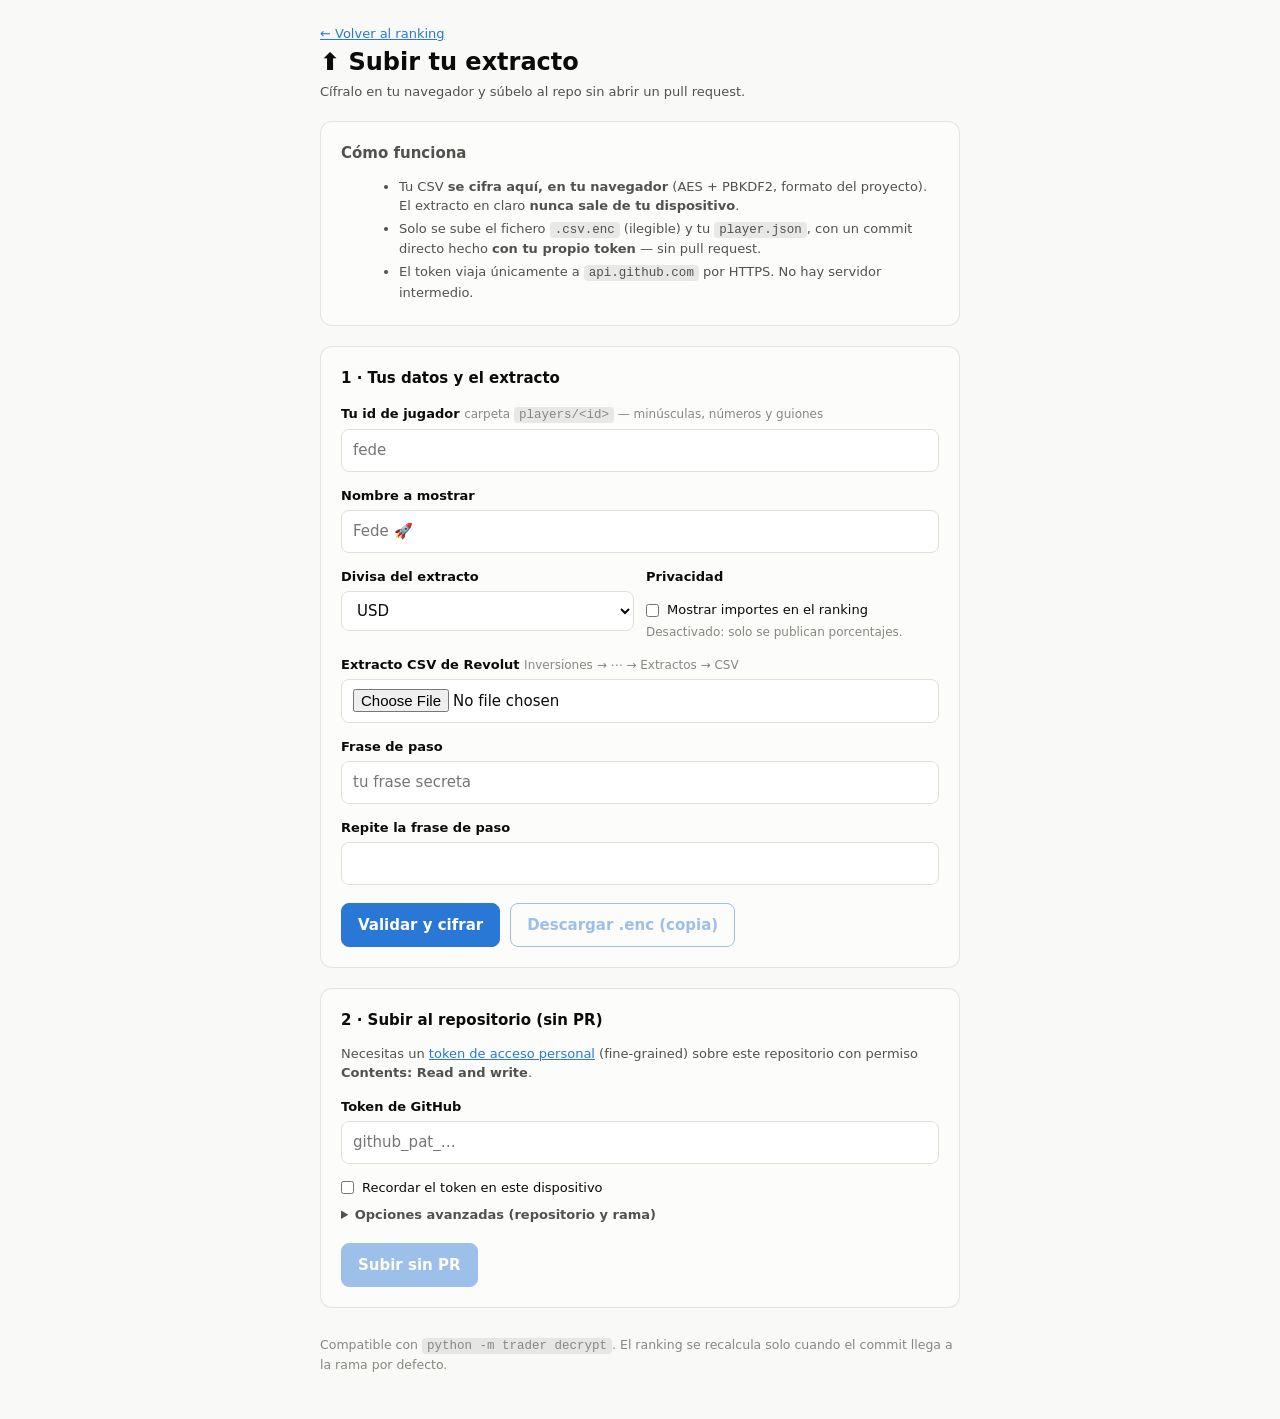
==== docs/subir.html @ a2af1a6b "Subida de extractos desde la web, cifrada en el navegador y sin PR Añade docs/subir.html: cada jugad" ====
<!doctype html>
<html lang="es">
<head>
<meta charset="utf-8">
<meta name="viewport" content="width=device-width, initial-scale=1">
<title>⬆️ Subir extracto · Trader</title>
<style>
  :root {
    color-scheme: light;
    --page: #f9f9f7; --surface: #fcfcfb;
    --ink: #0b0b0b; --ink-2: #52514e; --muted: #898781;
    --grid: #e1e0d9; --ring: rgba(11,11,11,0.10);
    --up: #006300; --down: #d03b3b; --accent: #2a78d6;
    --field: #ffffff;
  }
  @media (prefers-color-scheme: dark) {
    :root:not([data-theme="light"]) {
      color-scheme: dark;
      --page: #0d0d0d; --surface: #1a1a19;
      --ink: #ffffff; --ink-2: #c3c2b7; --muted: #898781;
      --grid: #2c2c2a; --ring: rgba(255,255,255,0.10);
      --up: #0ca30c; --down: #e66767; --accent: #3987e5;
      --field: #111110;
    }
  }
  :root[data-theme="dark"] {
    color-scheme: dark;
    --page: #0d0d0d; --surface: #1a1a19;
    --ink: #ffffff; --ink-2: #c3c2b7; --muted: #898781;
    --grid: #2c2c2a; --ring: rgba(255,255,255,0.10);
    --up: #0ca30c; --down: #e66767; --accent: #3987e5;
    --field: #111110;
  }
  * { box-sizing: border-box; margin: 0; }
  body {
    background: var(--page); color: var(--ink);
    font: 15px/1.5 system-ui, -apple-system, "Segoe UI", sans-serif;
    padding: 24px 16px 48px;
  }
  main { max-width: 640px; margin: 0 auto; display: grid; gap: 20px; }
  a { color: var(--accent); }
  h1 { font-size: 24px; }
  .sub { color: var(--ink-2); font-size: 13px; margin-top: 2px; }
  .back { font-size: 13px; }
  .card {
    background: var(--surface); border: 1px solid var(--ring);
    border-radius: 12px; padding: 20px;
  }
  .card h2 { font-size: 15px; font-weight: 600; margin-bottom: 12px; }
  .note { font-size: 13px; color: var(--ink-2); }
  .note ul { margin: 8px 0 0 18px; }
  .note li { margin: 3px 0; }
  label { display: block; font-size: 13px; font-weight: 600; margin: 14px 0 5px; }
  label .opt { font-weight: 400; color: var(--muted); }
  .hint { font-size: 12px; color: var(--muted); font-weight: 400; margin-top: 3px; }
  input[type=text], input[type=password], input[type=file], select {
    width: 100%; padding: 9px 11px; font: inherit; color: var(--ink);
    background: var(--field); border: 1px solid var(--grid); border-radius: 8px;
  }
  input:focus, select:focus { outline: 2px solid var(--accent); outline-offset: 0; border-color: var(--accent); }
  .row2 { display: grid; grid-template-columns: 1fr 1fr; gap: 12px; }
  .check { display: flex; align-items: center; gap: 8px; margin-top: 14px; font-size: 13px; font-weight: 400; }
  .check input { width: auto; }
  .check label { margin: 0; font-weight: 400; }
  button {
    font: inherit; font-weight: 600; cursor: pointer; border-radius: 8px;
    border: 1px solid var(--accent); background: var(--accent); color: #fff;
    padding: 10px 16px; margin-top: 18px;
  }
  button.secondary { background: transparent; color: var(--accent); }
  button:disabled { opacity: .45; cursor: not-allowed; }
  .actions { display: flex; flex-wrap: wrap; gap: 10px; align-items: center; }
  .status { margin-top: 16px; font-size: 13.5px; display: none; }
  .status.show { display: block; }
  .status .line { padding: 3px 0; display: flex; gap: 8px; align-items: baseline; }
  .status .ok { color: var(--up); } .status .err { color: var(--down); }
  .status .mut { color: var(--muted); }
  .box { border: 1px solid var(--grid); border-radius: 8px; padding: 12px 14px; margin-top: 12px; font-size: 13px; }
  .box.ok { border-color: color-mix(in srgb, var(--up) 45%, var(--grid)); }
  .box.err { border-color: color-mix(in srgb, var(--down) 45%, var(--grid)); }
  .box b { font-weight: 600; }
  code { font-family: ui-monospace, SFMono-Regular, Menlo, monospace; font-size: 12.5px;
         background: color-mix(in srgb, var(--ink) 8%, transparent); padding: 1px 5px; border-radius: 4px; }
  details.adv { margin-top: 8px; }
  details.adv summary { cursor: pointer; font-size: 13px; color: var(--ink-2); font-weight: 600; }
  footer { color: var(--muted); font-size: 12.5px; margin-top: 8px; }
  @media (max-width: 560px) {
    body { padding: 14px 10px 32px; }
    .row2 { grid-template-columns: 1fr; }
  }
</style>
</head>
<body>
<main>
  <header>
    <p class="back"><a href="index.html">← Volver al ranking</a></p>
    <h1>⬆️ Subir tu extracto</h1>
    <p class="sub">Cífralo en tu navegador y súbelo al repo sin abrir un pull request.</p>
  </header>

  <section class="card note">
    <h2>Cómo funciona</h2>
    <ul>
      <li>Tu CSV <b>se cifra aquí, en tu navegador</b> (AES + PBKDF2, formato del proyecto). El extracto en claro <b>nunca sale de tu dispositivo</b>.</li>
      <li>Solo se sube el fichero <code>.csv.enc</code> (ilegible) y tu <code>player.json</code>, con un commit directo hecho <b>con tu propio token</b> — sin pull request.</li>
      <li>El token viaja únicamente a <code>api.github.com</code> por HTTPS. No hay servidor intermedio.</li>
    </ul>
  </section>

  <section class="card">
    <h2>1 · Tus datos y el extracto</h2>

    <label for="pid">Tu id de jugador <span class="hint">carpeta <code>players/&lt;id&gt;</code> — minúsculas, números y guiones</span></label>
    <input type="text" id="pid" placeholder="fede" autocomplete="off" spellcheck="false">

    <label for="name">Nombre a mostrar</label>
    <input type="text" id="name" placeholder="Fede 🚀" autocomplete="off">

    <div class="row2">
      <div>
        <label for="cur">Divisa del extracto</label>
        <select id="cur">
          <option>USD</option><option>EUR</option><option>GBP</option>
        </select>
      </div>
      <div>
        <label>Privacidad</label>
        <div class="check">
          <input type="checkbox" id="amounts">
          <label for="amounts">Mostrar importes en el ranking</label>
        </div>
        <div class="hint">Desactivado: solo se publican porcentajes.</div>
      </div>
    </div>

    <label for="csv">Extracto CSV de Revolut <span class="hint">Inversiones → ⋯ → Extractos → CSV</span></label>
    <input type="file" id="csv" accept=".csv,text/csv">

    <label for="pass">Frase de paso</label>
    <input type="password" id="pass" placeholder="tu frase secreta" autocomplete="new-password">
    <label for="pass2">Repite la frase de paso</label>
    <input type="password" id="pass2" autocomplete="new-password">

    <div class="actions">
      <button id="btn-check">Validar y cifrar</button>
      <button id="btn-dl" class="secondary" disabled>Descargar .enc (copia)</button>
    </div>
    <div class="status" id="check-status"></div>
  </section>

  <section class="card">
    <h2>2 · Subir al repositorio (sin PR)</h2>
    <p class="note">Necesitas un <a href="https://github.com/settings/tokens?type=beta" target="_blank" rel="noopener">token de acceso personal</a> (fine-grained) sobre este repositorio con permiso <b>Contents: Read and write</b>.</p>

    <label for="token">Token de GitHub</label>
    <input type="password" id="token" placeholder="github_pat_…" autocomplete="off" spellcheck="false">
    <div class="check">
      <input type="checkbox" id="remember">
      <label for="remember">Recordar el token en este dispositivo</label>
    </div>

    <details class="adv">
      <summary>Opciones avanzadas (repositorio y rama)</summary>
      <div class="row2" style="margin-top:10px">
        <div><label for="owner">Owner</label><input type="text" id="owner" autocomplete="off"></div>
        <div><label for="repo">Repo</label><input type="text" id="repo" autocomplete="off"></div>
      </div>
      <label for="branch">Rama <span class="hint">vacío = rama por defecto del repo</span></label>
      <input type="text" id="branch" placeholder="main" autocomplete="off">
    </details>

    <div class="actions">
      <button id="btn-upload" disabled>Subir sin PR</button>
    </div>
    <div class="status" id="upload-status"></div>
  </section>

  <footer>
    Compatible con <code>python -m trader decrypt</code>. El ranking se recalcula solo
    cuando el commit llega a la rama por defecto.
  </footer>
</main>

<script>
"use strict";
const $ = id => document.getElementById(id);
const enc = new TextEncoder();

// ---------- estado ----------
let encryptedFile = null;   // { bytes, filename }
let validation = null;      // resumen del CSV

// ---------- utilidades de status ----------
function statusBox(el) {
  el.classList.add("show"); el.innerHTML = "";
  return {
    line(cls, txt) {
      const d = document.createElement("div"); d.className = "line";
      const s = document.createElement("span"); s.className = cls; s.textContent = txt;
      d.appendChild(s); el.appendChild(d); return s;
    },
    box(cls, html) {
      const d = document.createElement("div"); d.className = "box " + cls;
      d.innerHTML = html; el.appendChild(d); return d;
    },
    clear() { el.innerHTML = ""; },
  };
}

// ---------- validación de extracto Revolut (puerto de trader/revolut.py) ----------
const TYPE_MAP = [
  [/^BUY\b/, "compra"], [/^SELL\b/, "venta"],
  [/^CASH TOP-?UP/, "ingreso"], [/^(CASH WITHDRAWAL|WITHDRAWAL)/, "retirada"],
  [/^DIVIDEND/, "dividendo"], [/^(CUSTODY FEE|FEE|SERVICE FEE)/, "comisión"],
  [/^STOCK SPLIT/, "split"], [/^TRANSFER FROM/, "ingreso"], [/^TRANSFER TO/, "retirada"],
];
function classify(t) {
  const u = (t || "").trim().toUpperCase();
  for (const [re, name] of TYPE_MAP) if (re.test(u)) return name;
  return null;
}
// Parser CSV mínimo con soporte de comillas.
function parseCsv(text) {
  const rows = []; let row = [], field = "", q = false;
  for (let i = 0; i < text.length; i++) {
    const c = text[i];
    if (q) {
      if (c === '"') { if (text[i + 1] === '"') { field += '"'; i++; } else q = false; }
      else field += c;
    } else if (c === '"') q = true;
    else if (c === ",") { row.push(field); field = ""; }
    else if (c === "\n") { row.push(field); rows.push(row); row = []; field = ""; }
    else if (c === "\r") { /* ignore */ }
    else field += c;
  }
  if (field.length || row.length) { row.push(field); rows.push(row); }
  return rows;
}
function parseDate(raw) {
  raw = (raw || "").trim();
  let m = raw.match(/^(\d{4})-(\d{2})-(\d{2})/);
  if (m) return m[1] + "-" + m[2] + "-" + m[3];
  m = raw.match(/^(\d{2})\/(\d{2})\/(\d{4})/);
  if (m) return m[3] + "-" + m[2] + "-" + m[1];
  return null;
}
function validateCsv(text) {
  if (text.charCodeAt(0) === 0xFEFF) text = text.slice(1); // BOM
  const rows = parseCsv(text).filter(r => r.some(c => c.trim() !== ""));
  if (!rows.length) return { ok: false, error: "El CSV está vacío." };
  const header = rows[0].map(h => h.trim().toLowerCase());
  const idx = name => header.indexOf(name);
  if (idx("type") < 0 || idx("date") < 0)
    return { ok: false, error: "No parece un extracto de Revolut: faltan las columnas Date y/o Type." };
  const tI = idx("type"), dI = idx("date");
  let recognized = 0, warnings = 0; const kinds = {}; const days = [];
  for (let r = 1; r < rows.length; r++) {
    const raw = (rows[r][tI] || "").trim();
    if (!raw) continue;
    const k = classify(raw);
    if (!k) { warnings++; continue; }
    const d = parseDate(rows[r][dI]);
    if (!d) { warnings++; continue; }
    recognized++; kinds[k] = (kinds[k] || 0) + 1; days.push(d);
  }
  if (!recognized)
    return { ok: false, error: "No se ha reconocido ninguna operación en el extracto." };
  days.sort();
  return { ok: true, recognized, warnings, kinds, from: days[0], to: days[days.length - 1] };
}

// ---------- cifrado (formato TRADERENC1 + Fernet), todo en el navegador ----------
function bytesToBase64(bytes) {
  let bin = ""; const chunk = 0x8000;
  for (let i = 0; i < bytes.length; i += chunk)
    bin += String.fromCharCode.apply(null, bytes.subarray(i, i + chunk));
  return btoa(bin);
}
async function encryptTraderEnc(plaintextBytes, passphrase) {
  const salt = crypto.getRandomValues(new Uint8Array(16));
  // PBKDF2-HMAC-SHA256, 600k -> 32 bytes crudos
  const base = await crypto.subtle.importKey("raw", enc.encode(passphrase), "PBKDF2", false, ["deriveBits"]);
  const rawBits = await crypto.subtle.deriveBits(
    { name: "PBKDF2", salt, iterations: 600000, hash: "SHA-256" }, base, 256);
  const raw = new Uint8Array(rawBits);
  const signKey = raw.slice(0, 16), encKey = raw.slice(16, 32);
  // token Fernet a mano
  const iv = crypto.getRandomValues(new Uint8Array(16));
  const aesKey = await crypto.subtle.importKey("raw", encKey, { name: "AES-CBC" }, false, ["encrypt"]);
  const ct = new Uint8Array(await crypto.subtle.encrypt({ name: "AES-CBC", iv }, aesKey, plaintextBytes));
  const ts = Math.floor(Date.now() / 1000);
  const header = new Uint8Array(1 + 8 + 16 + ct.length);
  header[0] = 0x80;
  new DataView(header.buffer).setUint32(5, ts >>> 0); // 8 bytes BE; parte alta = 0 hasta 2106
  header.set(iv, 9); header.set(ct, 25);
  const hmacKey = await crypto.subtle.importKey("raw", signKey, { name: "HMAC", hash: "SHA-256" }, false, ["sign"]);
  const mac = new Uint8Array(await crypto.subtle.sign("HMAC", hmacKey, header));
  const token = new Uint8Array(header.length + 32);
  token.set(header, 0); token.set(mac, header.length);
  const tokenB64Url = bytesToBase64(token).replace(/\+/g, "-").replace(/\//g, "_"); // urlsafe, con padding
  const magic = enc.encode("TRADERENC1");
  const tokenAscii = enc.encode(tokenB64Url);
  const out = new Uint8Array(magic.length + 16 + tokenAscii.length);
  out.set(magic, 0); out.set(salt, magic.length); out.set(tokenAscii, magic.length + 16);
  return out;
}

// ---------- GitHub API: commit único con la Git Data API ----------
async function ghCommit({ owner, repo, branch, token, files, message }) {
  const call = async (path, method = "GET", body = null) => {
    const res = await fetch("https://api.github.com/repos/" + owner + "/" + repo + path, {
      method,
      headers: {
        "Authorization": "Bearer " + token,
        "Accept": "application/vnd.github+json",
        "X-GitHub-Api-Version": "2022-11-28",
      },
      body: body ? JSON.stringify(body) : null,
    });
    if (!res.ok) {
      let msg = res.status + " " + res.statusText;
      try { const j = await res.json(); if (j.message) msg += " — " + j.message; } catch (e) {}
      throw new Error(msg);
    }
    return res.status === 204 ? null : res.json();
  };
  if (!branch) {
    const info = await call("");
    branch = info.default_branch;
  }
  const ref = await call("/git/ref/heads/" + encodeURIComponent(branch));
  const baseSha = ref.object.sha;
  const baseCommit = await call("/git/commits/" + baseSha);
  const tree = [];
  for (const f of files) {
    const blob = await call("/git/blobs", "POST", { content: f.base64, encoding: "base64" });
    tree.push({ path: f.path, mode: "100644", type: "blob", sha: blob.sha });
  }
  const newTree = await call("/git/trees", "POST", { base_tree: baseCommit.tree.sha, tree });
  const commit = await call("/git/commits", "POST", { message, tree: newTree.sha, parents: [baseSha] });
  await call("/git/refs/heads/" + encodeURIComponent(branch), "PATCH", { sha: commit.sha });
  return { branch, commit };
}

// ---------- autodetección de repo ----------
(function detectRepo() {
  let owner = "fedegarlo", repo = "trader";
  const h = location.hostname;
  if (h.endsWith(".github.io")) {
    owner = h.split(".")[0];
    const seg = location.pathname.split("/").filter(Boolean);
    repo = seg.length ? seg[0] : owner + ".github.io";
  }
  $("owner").value = owner; $("repo").value = repo;
})();
// token recordado
if (localStorage.getItem("trader_token")) { $("token").value = localStorage.getItem("trader_token"); $("remember").checked = true; }

// ---------- paso 1: validar + cifrar ----------
$("btn-check").addEventListener("click", async () => {
  const st = statusBox($("check-status"));
  encryptedFile = null; $("btn-dl").disabled = true; $("btn-upload").disabled = true;
  const pid = $("pid").value.trim().toLowerCase();
  const pass = $("pass").value, pass2 = $("pass2").value;
  const file = $("csv").files[0];
  if (!/^[a-z0-9-]+$/.test(pid)) return void st.line("err", "El id de jugador solo puede tener minúsculas, números y guiones.");
  if (!$("name").value.trim()) return void st.line("err", "Falta el nombre a mostrar.");
  if (!file) return void st.line("err", "Selecciona tu extracto CSV.");
  if (pass.length < 6) return void st.line("err", "La frase de paso debe tener al menos 6 caracteres.");
  if (pass !== pass2) return void st.line("err", "Las frases de paso no coinciden.");

  try {
    const buf = new Uint8Array(await file.arrayBuffer());
    const text = new TextDecoder("utf-8").decode(buf);
    const v = validateCsv(text);
    if (!v.ok) return void st.line("err", "❌ " + v.error);
    validation = v;
    st.line("mut", "Cifrando (PBKDF2 600k, puede tardar 1–2 s)…");
    const bytes = await encryptTraderEnc(buf, pass);
    encryptedFile = { bytes, filename: "trades.csv.enc" };
    st.clear();
    const parts = Object.entries(v.kinds).map(([k, n]) => n + " " + k + (n > 1 ? "s" : "")).join(", ");
    st.box("ok",
      "<b>✅ Extracto válido y cifrado</b><br>" +
      v.recognized + " operaciones reconocidas (" + parts + ")<br>" +
      "del " + v.from + " al " + v.to +
      (v.warnings ? "<br><span class='mut'>" + v.warnings + " líneas no reconocidas se ignorarán</span>" : "") +
      "<br><span class='mut'>" + bytes.length + " bytes cifrados · listo para subir</span>");
    $("btn-dl").disabled = false; $("btn-upload").disabled = false;
  } catch (e) {
    st.line("err", "Error al cifrar: " + e.message);
  }
});

// descarga de copia local del .enc
$("btn-dl").addEventListener("click", () => {
  if (!encryptedFile) return;
  const blob = new Blob([encryptedFile.bytes], { type: "application/octet-stream" });
  const a = document.createElement("a");
  a.href = URL.createObjectURL(blob); a.download = encryptedFile.filename; a.click();
  URL.revokeObjectURL(a.href);
});

// ---------- paso 2: subir ----------
$("btn-upload").addEventListener("click", async () => {
  const st = statusBox($("upload-status"));
  if (!encryptedFile) return void st.line("err", "Primero valida y cifra tu extracto.");
  const pid = $("pid").value.trim().toLowerCase();
  const token = $("token").value.trim();
  const owner = $("owner").value.trim(), repo = $("repo").value.trim();
  const branch = $("branch").value.trim();
  if (!token) return void st.line("err", "Introduce tu token de GitHub.");
  if (!owner || !repo) return void st.line("err", "Falta owner o repo (opciones avanzadas).");

  if ($("remember").checked) localStorage.setItem("trader_token", token);
  else localStorage.removeItem("trader_token");

  const playerJson = JSON.stringify({
    display_name: $("name").value.trim(),
    currency: $("cur").value,
    show_amounts: $("amounts").checked,
  }, null, 2) + "\n";
  const files = [
    { path: "players/" + pid + "/player.json", base64: bytesToBase64(enc.encode(playerJson)) },
    { path: "players/" + pid + "/trades.csv.enc", base64: bytesToBase64(encryptedFile.bytes) },
  ];

  $("btn-upload").disabled = true;
  st.clear(); st.line("mut", "Subiendo a " + owner + "/" + repo + "…");
  try {
    const res = await ghCommit({
      owner, repo, branch, token, files,
      message: "Actualizar extracto de " + pid,
    });
    st.clear();
    const envName = "PLAYER_" + pid.toUpperCase().replace(/-/g, "_") + "_KEY";
    st.box("ok",
      "<b>✅ Subido a la rama <code>" + res.branch + "</code></b> — sin pull request.<br>" +
      "Commit <code>" + res.commit.sha.slice(0, 7) + "</code>. El ranking se recalculará solo en unos minutos.");
    st.box("",
      "<b>¿Primera vez?</b> Para que el ranking pueda descifrar tu extracto, el administrador " +
      "debe crear una sola vez el secret <code>" + envName + "</code> con tu frase de paso " +
      "(Settings → Secrets and variables → Actions). Las próximas actualizaciones no requieren nada más.");
  } catch (e) {
    st.clear();
    let hint = "";
    if (/40[13]/.test(e.message)) hint = "<br><span class='mut'>Revisa que el token tenga permiso <b>Contents: Read and write</b> sobre " + owner + "/" + repo + ".</span>";
    if (/404/.test(e.message)) hint = "<br><span class='mut'>Repo o rama no encontrados, o el token no tiene acceso.</span>";
    st.box("err", "<b>❌ No se pudo subir</b><br>" + e.message + hint);
    $("btn-upload").disabled = false;
  }
});
</script>
</body>
</html>
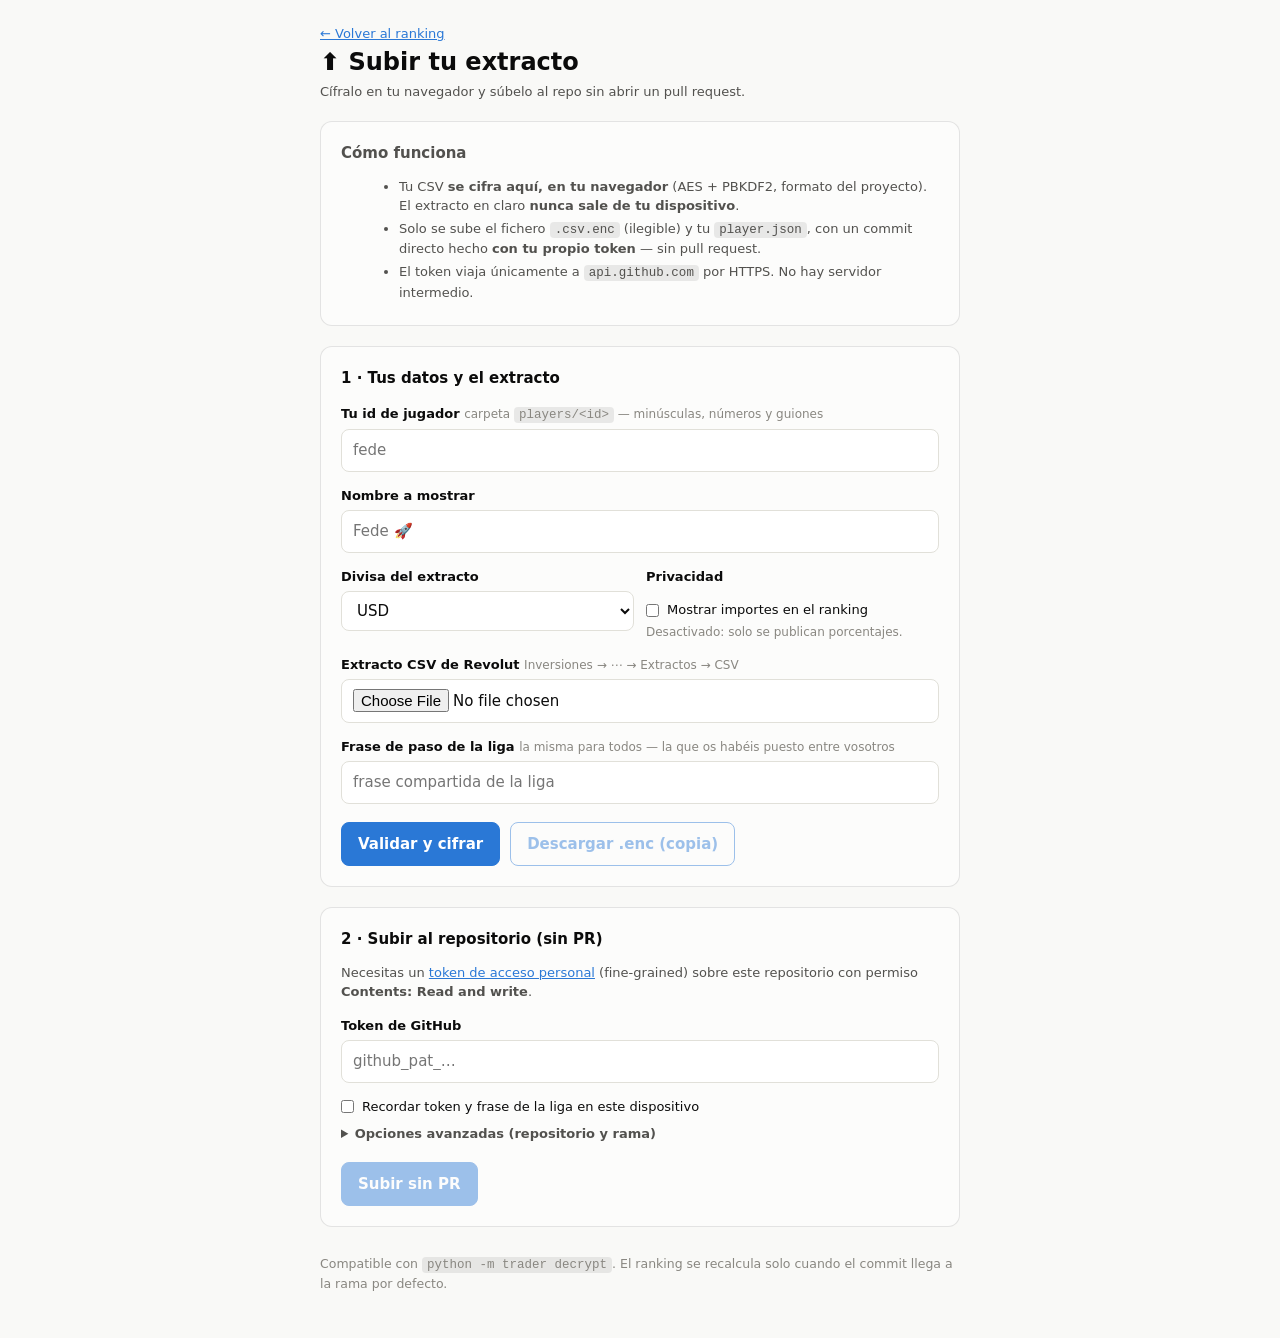
==== commit 9667cb39: "Frase de paso compartida por la liga (modelo simple, un solo secret) Para una liga entre colegas don" ====
--- a/docs/subir.html
+++ b/docs/subir.html
@@ -136,10 +136,8 @@
     <label for="csv">Extracto CSV de Revolut <span class="hint">Inversiones → ⋯ → Extractos → CSV</span></label>
     <input type="file" id="csv" accept=".csv,text/csv">
 
-    <label for="pass">Frase de paso</label>
-    <input type="password" id="pass" placeholder="tu frase secreta" autocomplete="new-password">
-    <label for="pass2">Repite la frase de paso</label>
-    <input type="password" id="pass2" autocomplete="new-password">
+    <label for="pass">Frase de paso de la liga <span class="hint">la misma para todos — la que os habéis puesto entre vosotros</span></label>
+    <input type="password" id="pass" placeholder="frase compartida de la liga" autocomplete="off">
 
     <div class="actions">
       <button id="btn-check">Validar y cifrar</button>
@@ -156,7 +154,7 @@
     <input type="password" id="token" placeholder="github_pat_…" autocomplete="off" spellcheck="false">
     <div class="check">
       <input type="checkbox" id="remember">
-      <label for="remember">Recordar el token en este dispositivo</label>
+      <label for="remember">Recordar token y frase de la liga en este dispositivo</label>
     </div>
 
     <details class="adv">
@@ -353,21 +351,21 @@
   }
   $("owner").value = owner; $("repo").value = repo;
 })();
-// token recordado
+// token y frase recordados
 if (localStorage.getItem("trader_token")) { $("token").value = localStorage.getItem("trader_token"); $("remember").checked = true; }
+if (localStorage.getItem("trader_pass")) { $("pass").value = localStorage.getItem("trader_pass"); }
 
 // ---------- paso 1: validar + cifrar ----------
 $("btn-check").addEventListener("click", async () => {
   const st = statusBox($("check-status"));
   encryptedFile = null; $("btn-dl").disabled = true; $("btn-upload").disabled = true;
   const pid = $("pid").value.trim().toLowerCase();
-  const pass = $("pass").value, pass2 = $("pass2").value;
+  const pass = $("pass").value;
   const file = $("csv").files[0];
   if (!/^[a-z0-9-]+$/.test(pid)) return void st.line("err", "El id de jugador solo puede tener minúsculas, números y guiones.");
   if (!$("name").value.trim()) return void st.line("err", "Falta el nombre a mostrar.");
   if (!file) return void st.line("err", "Selecciona tu extracto CSV.");
-  if (pass.length < 6) return void st.line("err", "La frase de paso debe tener al menos 6 caracteres.");
-  if (pass !== pass2) return void st.line("err", "Las frases de paso no coinciden.");
+  if (pass.length < 4) return void st.line("err", "Escribe la frase de paso de la liga.");
 
   try {
     const buf = new Uint8Array(await file.arrayBuffer());
@@ -412,8 +410,13 @@
   if (!token) return void st.line("err", "Introduce tu token de GitHub.");
   if (!owner || !repo) return void st.line("err", "Falta owner o repo (opciones avanzadas).");
 
-  if ($("remember").checked) localStorage.setItem("trader_token", token);
-  else localStorage.removeItem("trader_token");
+  if ($("remember").checked) {
+    localStorage.setItem("trader_token", token);
+    localStorage.setItem("trader_pass", $("pass").value);
+  } else {
+    localStorage.removeItem("trader_token");
+    localStorage.removeItem("trader_pass");
+  }
 
   const playerJson = JSON.stringify({
     display_name: $("name").value.trim(),
@@ -433,14 +436,12 @@
       message: "Actualizar extracto de " + pid,
     });
     st.clear();
-    const envName = "PLAYER_" + pid.toUpperCase().replace(/-/g, "_") + "_KEY";
     st.box("ok",
       "<b>✅ Subido a la rama <code>" + res.branch + "</code></b> — sin pull request.<br>" +
       "Commit <code>" + res.commit.sha.slice(0, 7) + "</code>. El ranking se recalculará solo en unos minutos.");
     st.box("",
-      "<b>¿Primera vez?</b> Para que el ranking pueda descifrar tu extracto, el administrador " +
-      "debe crear una sola vez el secret <code>" + envName + "</code> con tu frase de paso " +
-      "(Settings → Secrets and variables → Actions). Las próximas actualizaciones no requieren nada más.");
+      "Si tu extracto <b>no aparece</b> en el ranking, casi seguro es que la frase de paso no " +
+      "coincide con la compartida de la liga: vuelve a subirlo con la frase correcta.");
   } catch (e) {
     st.clear();
     let hint = "";
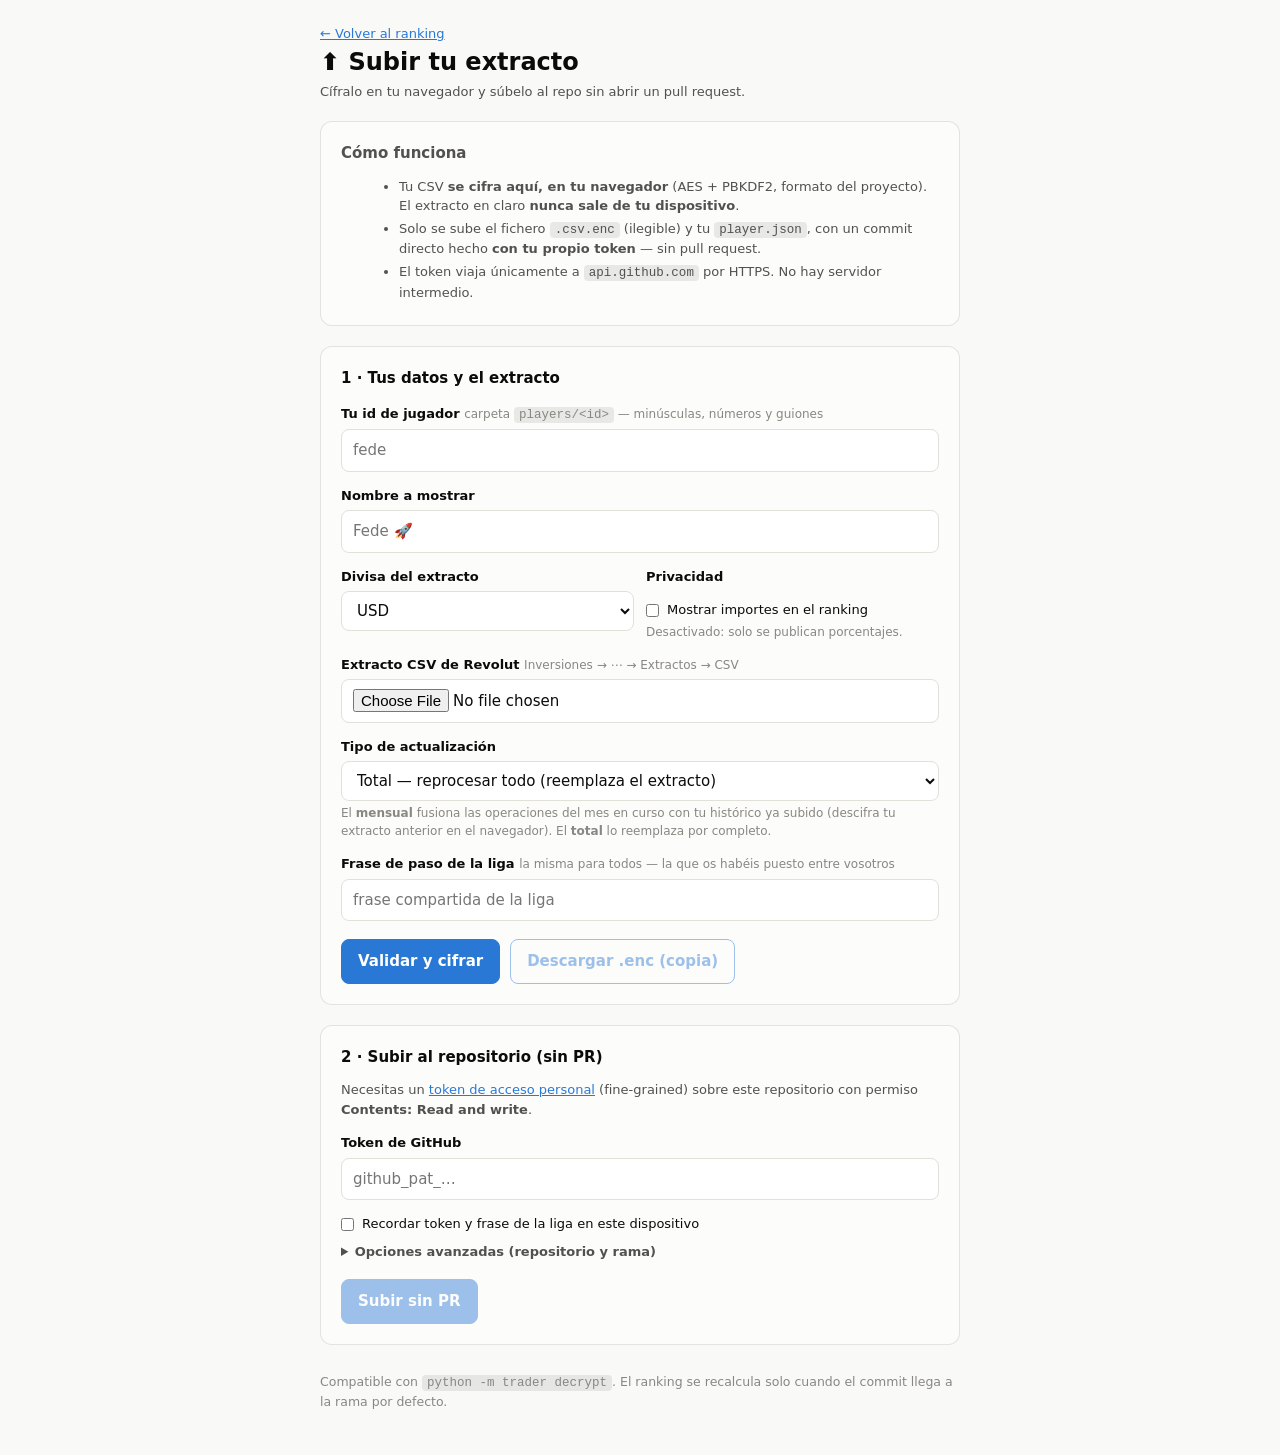
==== commit 1af59af8: "Dos flujos de actualización del extracto (mensual / total) Sistema con dos flujos, seleccionables de" ====
--- a/docs/subir.html
+++ b/docs/subir.html
@@ -136,6 +136,13 @@
     <label for="csv">Extracto CSV de Revolut <span class="hint">Inversiones → ⋯ → Extractos → CSV</span></label>
     <input type="file" id="csv" accept=".csv,text/csv">
 
+    <label for="mode">Tipo de actualización</label>
+    <select id="mode">
+      <option value="total">Total — reprocesar todo (reemplaza el extracto)</option>
+      <option value="mensual">Mensual — solo el mes actual (conserva el histórico)</option>
+    </select>
+    <div class="hint">El <b>mensual</b> fusiona las operaciones del mes en curso con tu histórico ya subido (descifra tu extracto anterior en el navegador). El <b>total</b> lo reemplaza por completo.</div>
+
     <label for="pass">Frase de paso de la liga <span class="hint">la misma para todos — la que os habéis puesto entre vosotros</span></label>
     <input type="password" id="pass" placeholder="frase compartida de la liga" autocomplete="off">
 
@@ -187,6 +194,7 @@
 // ---------- estado ----------
 let encryptedFile = null;   // { bytes, filename }
 let validation = null;      // resumen del CSV
+let newCsvText = null;      // CSV nuevo en claro (para fusionar en modo mensual)
 
 // ---------- utilidades de status ----------
 function statusBox(el) {
@@ -273,6 +281,73 @@
   for (let i = 0; i < bytes.length; i += chunk)
     bin += String.fromCharCode.apply(null, bytes.subarray(i, i + chunk));
   return btoa(bin);
+}
+function base64ToBytes(b64) {
+  const bin = atob(b64.replace(/\s+/g, ""));
+  const out = new Uint8Array(bin.length);
+  for (let i = 0; i < bin.length; i++) out[i] = bin.charCodeAt(i);
+  return out;
+}
+function base64urlToBytes(s) {
+  s = s.trim().replace(/-/g, "+").replace(/_/g, "/");
+  while (s.length % 4) s += "=";
+  return base64ToBytes(s);
+}
+// Descifra el formato TRADERENC1 + Fernet (espejo de encryptTraderEnc), para el
+// flujo mensual: descifra el extracto anterior, se fusiona el mes en curso y se
+// vuelve a cifrar. Todo en el navegador, con la frase de la liga.
+async function decryptTraderEnc(blob, passphrase) {
+  const magic = enc.encode("TRADERENC1");
+  for (let i = 0; i < magic.length; i++)
+    if (blob[i] !== magic[i]) throw new Error("El extracto anterior no tiene el formato esperado.");
+  const salt = blob.slice(magic.length, magic.length + 16);
+  const tokenAscii = new TextDecoder("utf-8").decode(blob.slice(magic.length + 16));
+  const token = base64urlToBytes(tokenAscii);
+  const base = await crypto.subtle.importKey("raw", enc.encode(passphrase), "PBKDF2", false, ["deriveBits"]);
+  const rawBits = await crypto.subtle.deriveBits(
+    { name: "PBKDF2", salt, iterations: 600000, hash: "SHA-256" }, base, 256);
+  const raw = new Uint8Array(rawBits);
+  const signKey = raw.slice(0, 16), encKey = raw.slice(16, 32);
+  if (token[0] !== 0x80) throw new Error("Token Fernet no reconocido.");
+  const hmac = token.slice(token.length - 32);
+  const signed = token.slice(0, token.length - 32);
+  const iv = token.slice(9, 25);
+  const ct = token.slice(25, token.length - 32);
+  const hk = await crypto.subtle.importKey("raw", signKey, { name: "HMAC", hash: "SHA-256" }, false, ["verify"]);
+  if (!(await crypto.subtle.verify("HMAC", hk, hmac, signed)))
+    throw new Error("Frase de paso incorrecta o extracto corrupto.");
+  const aesKey = await crypto.subtle.importKey("raw", encKey, { name: "AES-CBC" }, false, ["decrypt"]);
+  return new Uint8Array(await crypto.subtle.decrypt({ name: "AES-CBC", iv }, aesKey, ct));
+}
+// Fusiona el extracto del mes actual sobre el histórico (espejo de
+// inbox.merge_month): conserva las filas anteriores a ``monthStartIso`` y añade
+// todas las nuevas, realineando columnas al encabezado del histórico.
+function csvCell(cell) {
+  return /[",\n\r]/.test(cell) ? '"' + cell.replace(/"/g, '""') + '"' : cell;
+}
+function mergeMonthCsv(existingText, newText, monthStartIso) {
+  if (existingText.charCodeAt(0) === 0xFEFF) existingText = existingText.slice(1);
+  if (newText.charCodeAt(0) === 0xFEFF) newText = newText.slice(1);
+  const ex = parseCsv(existingText).filter(r => r.some(c => c.trim() !== ""));
+  const nw = parseCsv(newText).filter(r => r.some(c => c.trim() !== ""));
+  if (!ex.length) return newText;
+  if (nw.length <= 1) return existingText;
+  const dateIdx = hdr => { const i = hdr.findIndex(x => x.trim().toLowerCase() === "date"); return i < 0 ? 0 : i; };
+  const exHeader = ex[0], exDi = dateIdx(exHeader);
+  const kept = [exHeader];
+  for (let i = 1; i < ex.length; i++) {
+    const d = parseDate(ex[i][exDi] || "");
+    if (!d || d < monthStartIso) kept.push(ex[i]);  // histórico anterior al mes
+  }
+  const nwHeader = nw[0], nwMap = {};
+  nwHeader.forEach((x, i) => { nwMap[x.trim().toLowerCase()] = i; });
+  for (let i = 1; i < nw.length; i++) {
+    kept.push(exHeader.map(name => {
+      const j = nwMap[name.trim().toLowerCase()];
+      return (j != null && j < nw[i].length) ? nw[i][j] : "";
+    }));
+  }
+  return kept.map(r => r.map(csvCell).join(",")).join("\n") + "\n";
 }
 async function encryptTraderEnc(plaintextBytes, passphrase) {
   const salt = crypto.getRandomValues(new Uint8Array(16));
@@ -340,6 +415,44 @@
   return { branch, commit };
 }
 
+// Descarga el contenido crudo de un fichero del repo (para el flujo mensual:
+// recupera el extracto cifrado anterior y lo fusiona). 404 -> aún no existe.
+async function ghGetFile({ owner, repo, branch, token, path }) {
+  const url = "https://api.github.com/repos/" + owner + "/" + repo +
+    "/contents/" + path + (branch ? "?ref=" + encodeURIComponent(branch) : "");
+  const res = await fetch(url, {
+    headers: {
+      "Authorization": "Bearer " + token,
+      "Accept": "application/vnd.github+json",
+      "X-GitHub-Api-Version": "2022-11-28",
+    },
+  });
+  if (res.status === 404) return null;
+  if (!res.ok) {
+    let msg = res.status + " " + res.statusText;
+    try { const j = await res.json(); if (j.message) msg += " — " + j.message; } catch (e) {}
+    throw new Error(msg);
+  }
+  const j = await res.json();
+  return base64ToBytes(j.content || "");
+}
+
+// Avisa al workflow del ranking para que recalcule ya. Los commits hechos por
+// la API no disparan el evento `push`, así que sin esto el dashboard no se
+// actualizaría hasta el siguiente cron. Usa el mismo permiso Contents.
+async function ghDispatch({ owner, repo, token }) {
+  const res = await fetch("https://api.github.com/repos/" + owner + "/" + repo + "/dispatches", {
+    method: "POST",
+    headers: {
+      "Authorization": "Bearer " + token,
+      "Accept": "application/vnd.github+json",
+      "X-GitHub-Api-Version": "2022-11-28",
+    },
+    body: JSON.stringify({ event_type: "extracto-subido" }),
+  });
+  return res.ok; // 204 si va bien; si falla, no es crítico (queda el cron diario)
+}
+
 // ---------- autodetección de repo ----------
 (function detectRepo() {
   let owner = "fedegarlo", repo = "trader";
@@ -373,6 +486,7 @@
     const v = validateCsv(text);
     if (!v.ok) return void st.line("err", "❌ " + v.error);
     validation = v;
+    newCsvText = text;   // se guarda para poder fusionarlo en modo mensual
     st.line("mut", "Cifrando (PBKDF2 600k, puede tardar 1–2 s)…");
     const bytes = await encryptTraderEnc(buf, pass);
     encryptedFile = { bytes, filename: "trades.csv.enc" };
@@ -423,22 +537,57 @@
     currency: $("cur").value,
     show_amounts: $("amounts").checked,
   }, null, 2) + "\n";
+
+  const mode = $("mode").value;
+  $("btn-upload").disabled = true;
+  st.clear();
+
+  // Modo mensual: descarga el extracto anterior, lo descifra en el navegador y
+  // fusiona el mes en curso; si no hay histórico previo, sube el nuevo tal cual.
+  let encBytes = encryptedFile.bytes;
+  if (mode === "mensual") {
+    try {
+      st.line("mut", "Modo mensual: recuperando y fusionando tu histórico…");
+      const existing = await ghGetFile({ owner, repo, branch, token,
+        path: "players/" + pid + "/trades.csv.enc" });
+      if (existing) {
+        const existingText = new TextDecoder("utf-8").decode(
+          await decryptTraderEnc(existing, $("pass").value));
+        const now = new Date();
+        const monthStartIso = now.getFullYear() + "-" +
+          String(now.getMonth() + 1).padStart(2, "0") + "-01";
+        const merged = mergeMonthCsv(existingText, newCsvText, monthStartIso);
+        encBytes = await encryptTraderEnc(enc.encode(merged), $("pass").value);
+      } else {
+        st.line("mut", "No hay histórico previo: se sube como total.");
+      }
+    } catch (e) {
+      st.clear();
+      $("btn-upload").disabled = false;
+      return void st.box("err", "<b>❌ No se pudo fusionar el mes</b><br>" + e.message +
+        "<br><span class='mut'>Revisa que la frase de la liga es la correcta, o usa el modo Total.</span>");
+    }
+  }
+
   const files = [
     { path: "players/" + pid + "/player.json", base64: bytesToBase64(enc.encode(playerJson)) },
-    { path: "players/" + pid + "/trades.csv.enc", base64: bytesToBase64(encryptedFile.bytes) },
+    { path: "players/" + pid + "/trades.csv.enc", base64: bytesToBase64(encBytes) },
   ];
 
-  $("btn-upload").disabled = true;
-  st.clear(); st.line("mut", "Subiendo a " + owner + "/" + repo + "…");
+  st.line("mut", "Subiendo a " + owner + "/" + repo + "…");
   try {
     const res = await ghCommit({
       owner, repo, branch, token, files,
-      message: "Actualizar extracto de " + pid,
+      message: (mode === "mensual" ? "Actualizar extracto (mensual) de " : "Actualizar extracto de ") + pid,
     });
+    const kicked = await ghDispatch({ owner, repo, token });
     st.clear();
     st.box("ok",
       "<b>✅ Subido a la rama <code>" + res.branch + "</code></b> — sin pull request.<br>" +
-      "Commit <code>" + res.commit.sha.slice(0, 7) + "</code>. El ranking se recalculará solo en unos minutos.");
+      "Commit <code>" + res.commit.sha.slice(0, 7) + "</code>. " +
+      (kicked
+        ? "He lanzado el recálculo del ranking; en 1–2 min verás tus datos."
+        : "El ranking se actualizará en el próximo recálculo diario."));
     st.box("",
       "Si tu extracto <b>no aparece</b> en el ranking, casi seguro es que la frase de paso no " +
       "coincide con la compartida de la liga: vuelve a subirlo con la frase correcta.");
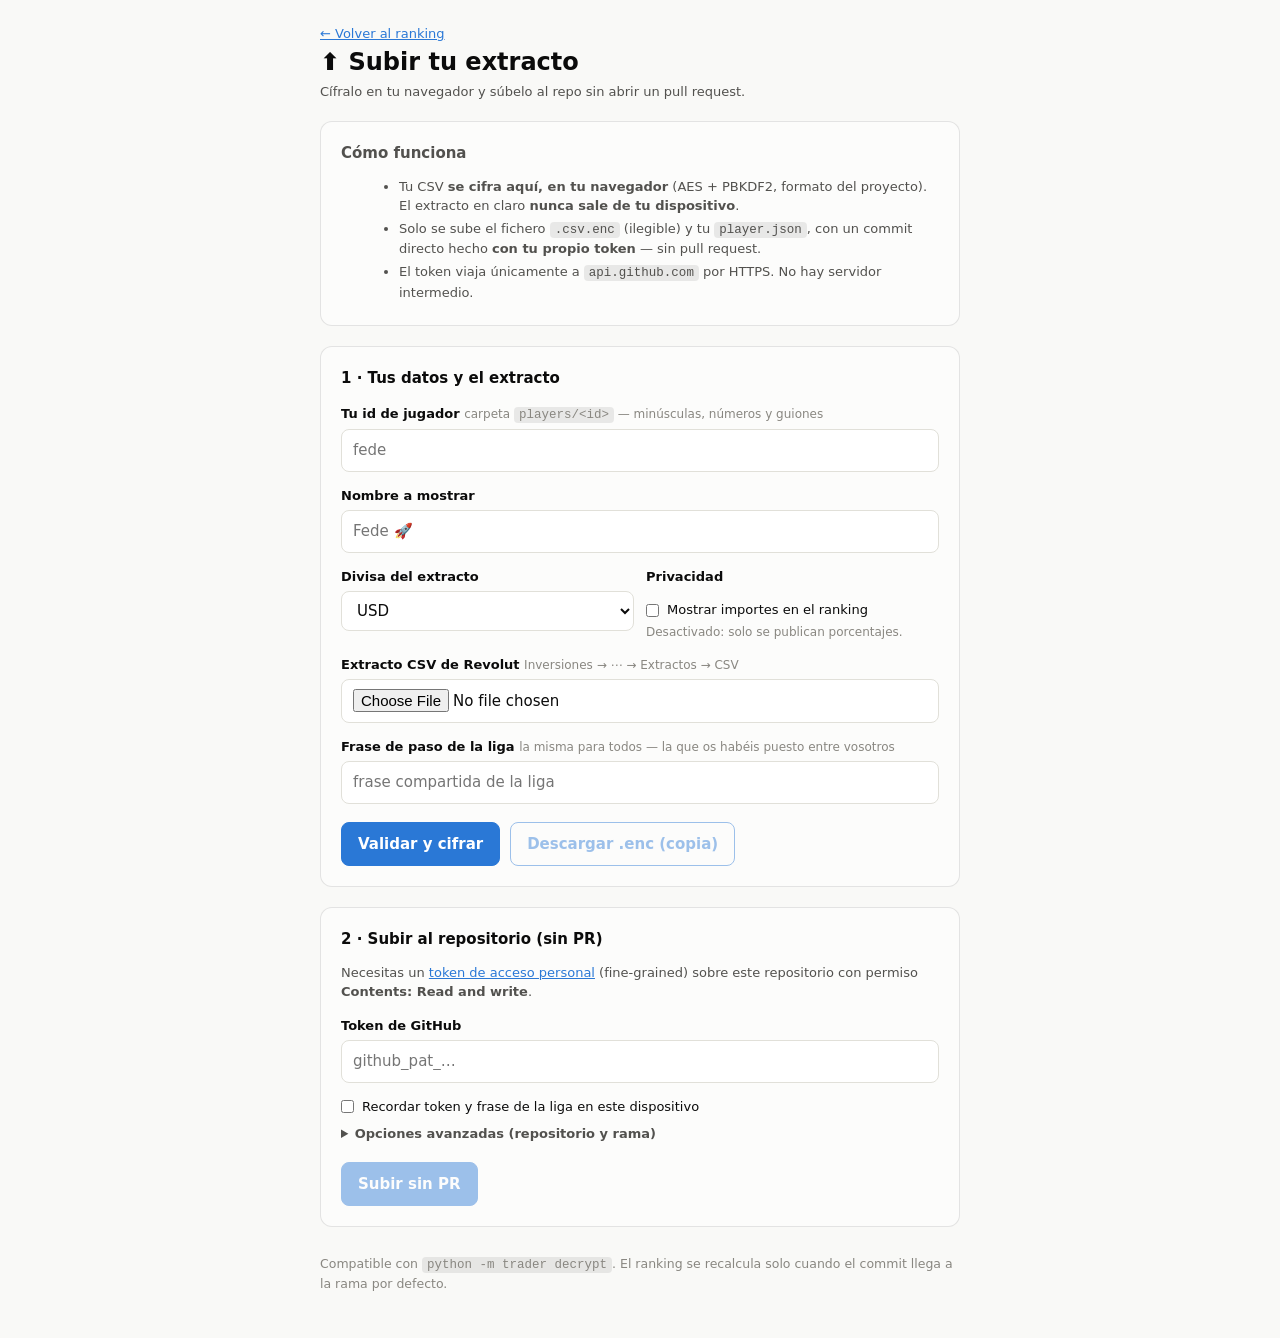
==== commit 95397ae5: "Nuevo icono de la app: favicon, iPhone, Android y vista previa al compartir Co-Authored-By: Claude O" ====
--- a/docs/subir.html
+++ b/docs/subir.html
@@ -4,6 +4,10 @@
 <meta charset="utf-8">
 <meta name="viewport" content="width=device-width, initial-scale=1">
 <title>⬆️ Subir extracto · Trader</title>
+<link rel="icon" href="favicon.ico?v=2" sizes="any">
+<link rel="icon" type="image/png" sizes="32x32" href="favicon-32.png?v=2">
+<link rel="icon" type="image/png" sizes="192x192" href="icon-android-192.png?v=2">
+<link rel="apple-touch-icon" sizes="180x180" href="icon-ios.png?v=2">
 <style>
   :root {
     color-scheme: light;
@@ -136,13 +140,6 @@
     <label for="csv">Extracto CSV de Revolut <span class="hint">Inversiones → ⋯ → Extractos → CSV</span></label>
     <input type="file" id="csv" accept=".csv,text/csv">
 
-    <label for="mode">Tipo de actualización</label>
-    <select id="mode">
-      <option value="total">Total — reprocesar todo (reemplaza el extracto)</option>
-      <option value="mensual">Mensual — solo el mes actual (conserva el histórico)</option>
-    </select>
-    <div class="hint">El <b>mensual</b> fusiona las operaciones del mes en curso con tu histórico ya subido (descifra tu extracto anterior en el navegador). El <b>total</b> lo reemplaza por completo.</div>
-
     <label for="pass">Frase de paso de la liga <span class="hint">la misma para todos — la que os habéis puesto entre vosotros</span></label>
     <input type="password" id="pass" placeholder="frase compartida de la liga" autocomplete="off">
 
@@ -194,7 +191,6 @@
 // ---------- estado ----------
 let encryptedFile = null;   // { bytes, filename }
 let validation = null;      // resumen del CSV
-let newCsvText = null;      // CSV nuevo en claro (para fusionar en modo mensual)
 
 // ---------- utilidades de status ----------
 function statusBox(el) {
@@ -281,73 +277,6 @@
   for (let i = 0; i < bytes.length; i += chunk)
     bin += String.fromCharCode.apply(null, bytes.subarray(i, i + chunk));
   return btoa(bin);
-}
-function base64ToBytes(b64) {
-  const bin = atob(b64.replace(/\s+/g, ""));
-  const out = new Uint8Array(bin.length);
-  for (let i = 0; i < bin.length; i++) out[i] = bin.charCodeAt(i);
-  return out;
-}
-function base64urlToBytes(s) {
-  s = s.trim().replace(/-/g, "+").replace(/_/g, "/");
-  while (s.length % 4) s += "=";
-  return base64ToBytes(s);
-}
-// Descifra el formato TRADERENC1 + Fernet (espejo de encryptTraderEnc), para el
-// flujo mensual: descifra el extracto anterior, se fusiona el mes en curso y se
-// vuelve a cifrar. Todo en el navegador, con la frase de la liga.
-async function decryptTraderEnc(blob, passphrase) {
-  const magic = enc.encode("TRADERENC1");
-  for (let i = 0; i < magic.length; i++)
-    if (blob[i] !== magic[i]) throw new Error("El extracto anterior no tiene el formato esperado.");
-  const salt = blob.slice(magic.length, magic.length + 16);
-  const tokenAscii = new TextDecoder("utf-8").decode(blob.slice(magic.length + 16));
-  const token = base64urlToBytes(tokenAscii);
-  const base = await crypto.subtle.importKey("raw", enc.encode(passphrase), "PBKDF2", false, ["deriveBits"]);
-  const rawBits = await crypto.subtle.deriveBits(
-    { name: "PBKDF2", salt, iterations: 600000, hash: "SHA-256" }, base, 256);
-  const raw = new Uint8Array(rawBits);
-  const signKey = raw.slice(0, 16), encKey = raw.slice(16, 32);
-  if (token[0] !== 0x80) throw new Error("Token Fernet no reconocido.");
-  const hmac = token.slice(token.length - 32);
-  const signed = token.slice(0, token.length - 32);
-  const iv = token.slice(9, 25);
-  const ct = token.slice(25, token.length - 32);
-  const hk = await crypto.subtle.importKey("raw", signKey, { name: "HMAC", hash: "SHA-256" }, false, ["verify"]);
-  if (!(await crypto.subtle.verify("HMAC", hk, hmac, signed)))
-    throw new Error("Frase de paso incorrecta o extracto corrupto.");
-  const aesKey = await crypto.subtle.importKey("raw", encKey, { name: "AES-CBC" }, false, ["decrypt"]);
-  return new Uint8Array(await crypto.subtle.decrypt({ name: "AES-CBC", iv }, aesKey, ct));
-}
-// Fusiona el extracto del mes actual sobre el histórico (espejo de
-// inbox.merge_month): conserva las filas anteriores a ``monthStartIso`` y añade
-// todas las nuevas, realineando columnas al encabezado del histórico.
-function csvCell(cell) {
-  return /[",\n\r]/.test(cell) ? '"' + cell.replace(/"/g, '""') + '"' : cell;
-}
-function mergeMonthCsv(existingText, newText, monthStartIso) {
-  if (existingText.charCodeAt(0) === 0xFEFF) existingText = existingText.slice(1);
-  if (newText.charCodeAt(0) === 0xFEFF) newText = newText.slice(1);
-  const ex = parseCsv(existingText).filter(r => r.some(c => c.trim() !== ""));
-  const nw = parseCsv(newText).filter(r => r.some(c => c.trim() !== ""));
-  if (!ex.length) return newText;
-  if (nw.length <= 1) return existingText;
-  const dateIdx = hdr => { const i = hdr.findIndex(x => x.trim().toLowerCase() === "date"); return i < 0 ? 0 : i; };
-  const exHeader = ex[0], exDi = dateIdx(exHeader);
-  const kept = [exHeader];
-  for (let i = 1; i < ex.length; i++) {
-    const d = parseDate(ex[i][exDi] || "");
-    if (!d || d < monthStartIso) kept.push(ex[i]);  // histórico anterior al mes
-  }
-  const nwHeader = nw[0], nwMap = {};
-  nwHeader.forEach((x, i) => { nwMap[x.trim().toLowerCase()] = i; });
-  for (let i = 1; i < nw.length; i++) {
-    kept.push(exHeader.map(name => {
-      const j = nwMap[name.trim().toLowerCase()];
-      return (j != null && j < nw[i].length) ? nw[i][j] : "";
-    }));
-  }
-  return kept.map(r => r.map(csvCell).join(",")).join("\n") + "\n";
 }
 async function encryptTraderEnc(plaintextBytes, passphrase) {
   const salt = crypto.getRandomValues(new Uint8Array(16));
@@ -415,28 +344,6 @@
   return { branch, commit };
 }
 
-// Descarga el contenido crudo de un fichero del repo (para el flujo mensual:
-// recupera el extracto cifrado anterior y lo fusiona). 404 -> aún no existe.
-async function ghGetFile({ owner, repo, branch, token, path }) {
-  const url = "https://api.github.com/repos/" + owner + "/" + repo +
-    "/contents/" + path + (branch ? "?ref=" + encodeURIComponent(branch) : "");
-  const res = await fetch(url, {
-    headers: {
-      "Authorization": "Bearer " + token,
-      "Accept": "application/vnd.github+json",
-      "X-GitHub-Api-Version": "2022-11-28",
-    },
-  });
-  if (res.status === 404) return null;
-  if (!res.ok) {
-    let msg = res.status + " " + res.statusText;
-    try { const j = await res.json(); if (j.message) msg += " — " + j.message; } catch (e) {}
-    throw new Error(msg);
-  }
-  const j = await res.json();
-  return base64ToBytes(j.content || "");
-}
-
 // Avisa al workflow del ranking para que recalcule ya. Los commits hechos por
 // la API no disparan el evento `push`, así que sin esto el dashboard no se
 // actualizaría hasta el siguiente cron. Usa el mismo permiso Contents.
@@ -486,7 +393,6 @@
     const v = validateCsv(text);
     if (!v.ok) return void st.line("err", "❌ " + v.error);
     validation = v;
-    newCsvText = text;   // se guarda para poder fusionarlo en modo mensual
     st.line("mut", "Cifrando (PBKDF2 600k, puede tardar 1–2 s)…");
     const bytes = await encryptTraderEnc(buf, pass);
     encryptedFile = { bytes, filename: "trades.csv.enc" };
@@ -537,48 +443,17 @@
     currency: $("cur").value,
     show_amounts: $("amounts").checked,
   }, null, 2) + "\n";
-
-  const mode = $("mode").value;
-  $("btn-upload").disabled = true;
-  st.clear();
-
-  // Modo mensual: descarga el extracto anterior, lo descifra en el navegador y
-  // fusiona el mes en curso; si no hay histórico previo, sube el nuevo tal cual.
-  let encBytes = encryptedFile.bytes;
-  if (mode === "mensual") {
-    try {
-      st.line("mut", "Modo mensual: recuperando y fusionando tu histórico…");
-      const existing = await ghGetFile({ owner, repo, branch, token,
-        path: "players/" + pid + "/trades.csv.enc" });
-      if (existing) {
-        const existingText = new TextDecoder("utf-8").decode(
-          await decryptTraderEnc(existing, $("pass").value));
-        const now = new Date();
-        const monthStartIso = now.getFullYear() + "-" +
-          String(now.getMonth() + 1).padStart(2, "0") + "-01";
-        const merged = mergeMonthCsv(existingText, newCsvText, monthStartIso);
-        encBytes = await encryptTraderEnc(enc.encode(merged), $("pass").value);
-      } else {
-        st.line("mut", "No hay histórico previo: se sube como total.");
-      }
-    } catch (e) {
-      st.clear();
-      $("btn-upload").disabled = false;
-      return void st.box("err", "<b>❌ No se pudo fusionar el mes</b><br>" + e.message +
-        "<br><span class='mut'>Revisa que la frase de la liga es la correcta, o usa el modo Total.</span>");
-    }
-  }
-
   const files = [
     { path: "players/" + pid + "/player.json", base64: bytesToBase64(enc.encode(playerJson)) },
-    { path: "players/" + pid + "/trades.csv.enc", base64: bytesToBase64(encBytes) },
+    { path: "players/" + pid + "/trades.csv.enc", base64: bytesToBase64(encryptedFile.bytes) },
   ];
 
-  st.line("mut", "Subiendo a " + owner + "/" + repo + "…");
+  $("btn-upload").disabled = true;
+  st.clear(); st.line("mut", "Subiendo a " + owner + "/" + repo + "…");
   try {
     const res = await ghCommit({
       owner, repo, branch, token, files,
-      message: (mode === "mensual" ? "Actualizar extracto (mensual) de " : "Actualizar extracto de ") + pid,
+      message: "Actualizar extracto de " + pid,
     });
     const kicked = await ghDispatch({ owner, repo, token });
     st.clear();
